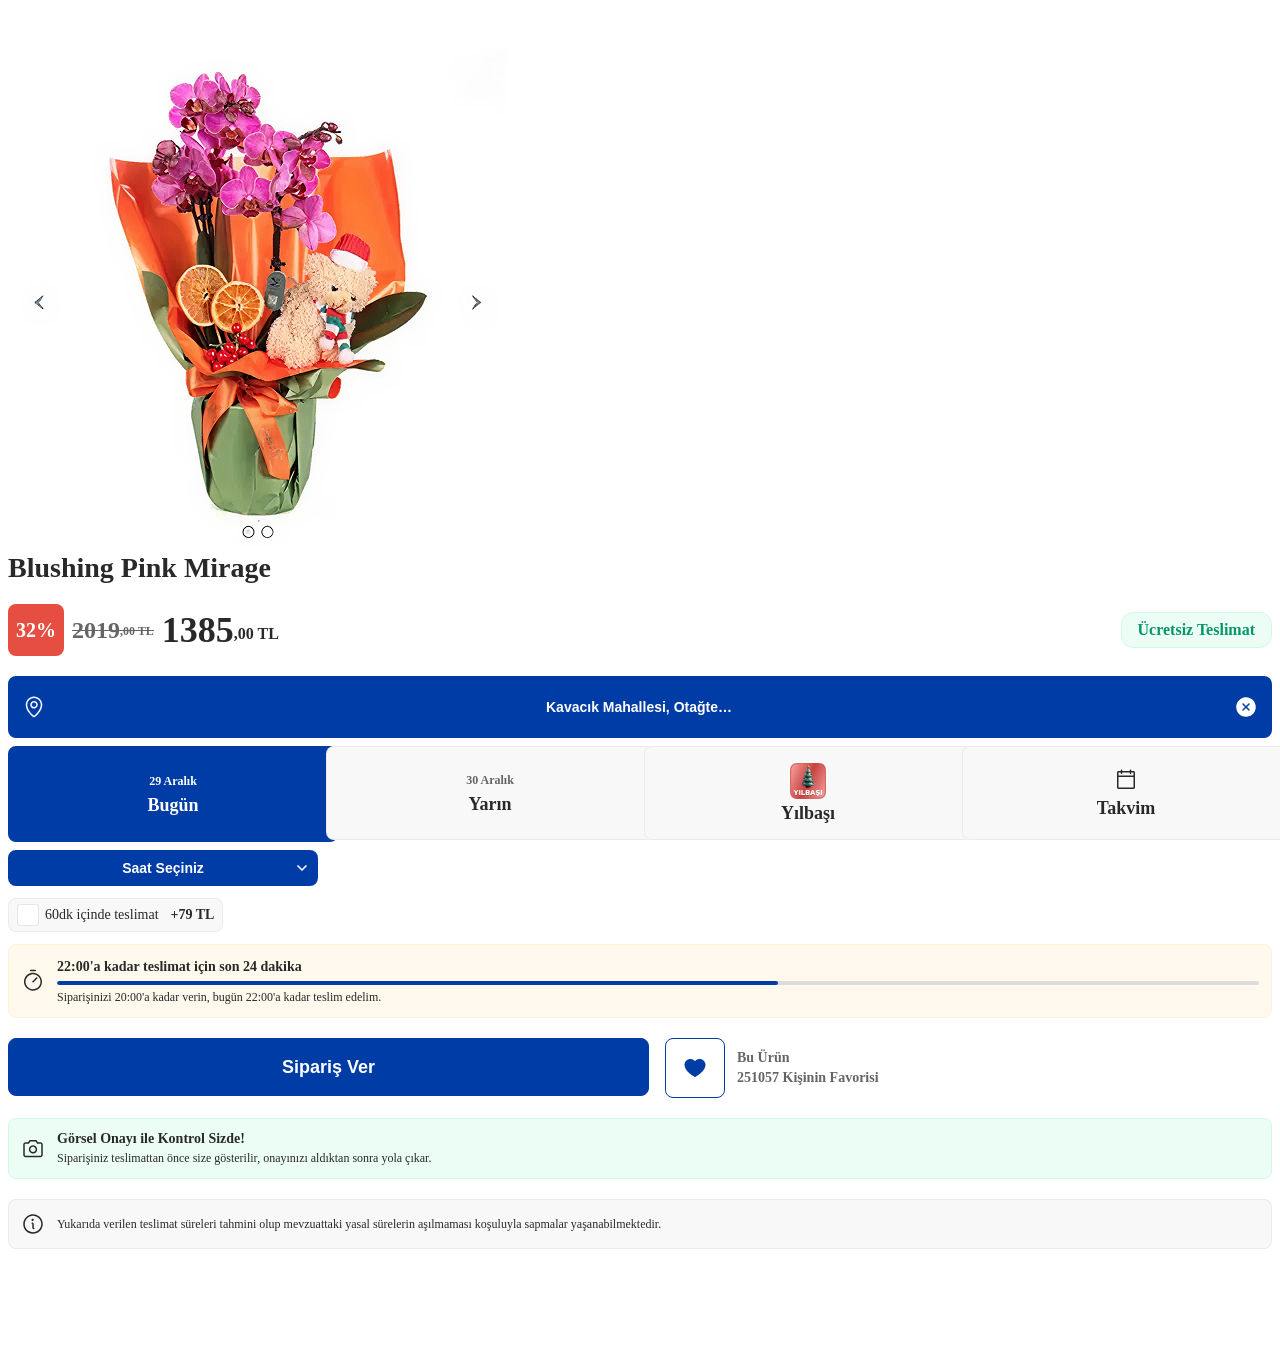
==== adres-secildi.html @ fd4423f0 "product detail pages" ====
<!DOCTYPE html>
<html lang="tr">
  <head>
    <meta charset="UTF-8" />
    <meta name="viewport" content="width=device-width, initial-scale=1.0" />
    <meta http-equiv="X-UA-Compatible" content="IE=edge" />
    <title>Adres Seçildi</title>
    <!-- Taze Cicek CSS -->
    <link
      rel="stylesheet"
      href="https://www.tazecicek.com/assets/bundle.css?v=1750"
    />
    <link
      rel="stylesheet"
      href="https://www.tazecicek.com/assets/newmenu/css/style.css?v=1750"
    />
    <!-- Custom CSS -->
    <link rel="stylesheet" href="style.css" />
  </head>

  <body style="margin-top: 48px; margin-bottom: 100px">
    <div class="urunmain">
      <div class="container">
        <div class="tc-product-page">
          <div class="row">
            <div class="col-md-6 col-sm-6">
              <img src="tc-images-product-page/product-img.png" />
              <div class="tc-product-favorite-button-wrapper mobile">
                <div class="tc-product-favorite-button">
                  <img
                    src="tc-images-product-page/tc-favorite-icon-active.svg"
                  />
                </div>
              </div>
            </div>
            <!-- Right Block -->
            <div class="col-md-6 col-sm-6" id="sagblokana">
              <div class="tc-product-details">
                <div class="tc-product-title">
                  <h1>Blushing Pink Mirage</h1>
                </div>
                <!-- Price -->
                <div class="tc-product-price-section">
                  <div class="tc-price">
                    <div class="tc-discount-percentage">32%</div>
                    <div class="tc-product-price-old">
                      2019<span>,00 TL</span>
                    </div>
                    <div class="tc-product-price-new">
                      1385<span>,00 TL</span>
                    </div>
                  </div>
                  <div class="tc-delivery-label">Ücretsiz Teslimat</div>
                </div>
                <div class="tc-product-destination-wrapper">
                  <div class="tc-product-destination-section">
                    <!-- Destination Input Selected -->
                    <div class="tc-product-destination">
                      <img
                        width="24"
                        height="24"
                        src="/tc-images-product-page/destination.svg"
                      />
                      <input
                        name="destination"
                        type="text"
                        value="Kavacık Mahallesi, Otağtepe Caddesi, No:34/1B, Beykoz/İstanbul"
                        class="form-control tc-destination-on"
                        placeholder="Mahalleyi, okul, hastane vb. yazın"
                        autocomplete="off"
                      />
                      <input
                        type="image"
                        name="tc-destination-close"
                        class="tc-destination-close"
                        src="/tc-images-product-page/tc-close.svg"
                      />
                    </div>

                    <!-- Date Selection -->
                    <div class="tc-dates">
                      <div class="tc-date-wrapper">
                        <div
                          class="tc-date selected"
                          data-bugun="Bugün"
                          data-tarih="19.12.2025"
                          data-haftagun="Friday"
                        >
                          <div class="tc-date-date">29 Aralık</div>
                          <div class="tc-date-day">Bugün</div>
                        </div>

                        <!-- Time Selection Desktop -->
                        <div class="tc-time">
                          <div class="tc-time-dropdown">
                            <select class="tc-time-select" id="tc-time-select">
                              <option value="10:00-13:00" selected>
                                Saat Seçiniz
                              </option>
                              <option value="10:00-13:00">10:00-13:00</option>
                              <option value="13:00-16:00">13:00-16:00</option>
                              <option value="16:00-19:00">16:00-19:00</option>
                              <option value="19:00-22:00">19:00-22:00</option>
                              <option value="09:00-12:00">09:00-12:00</option>
                              <option value="12:00-15:00">12:00-15:00</option>
                              <option value="15:00-18:00">15:00-18:00</option>
                              <option value="18:00-21:00">18:00-21:00</option>
                            </select>
                          </div>
                        </div>
                      </div>
                      <div class="tc-date-wrapper">
                        <div
                          class="tc-date"
                          data-tarih="19.12.2025"
                          data-haftagun="Friday"
                        >
                          <div class="tc-date-date">30 Aralık</div>
                          <div class="tc-date-day">Yarın</div>
                        </div>
                      </div>
                      <div class="tc-date-wrapper">
                        <div
                          class="tc-date custom-date-icon"
                          data-tarih="19.12.2025"
                          data-haftagun="Friday"
                        >
                          <img
                            width="36"
                            height="36"
                            src="tc-images-product-page/tc-yilbasi-icon.png"
                          />
                          <div class="tc-date-day">Yılbaşı</div>
                        </div>
                      </div>
                      <div class="tc-date-wrapper">
                        <div
                          class="tc-date"
                          data-tarih="19.12.2025"
                          data-haftagun="Friday"
                        >
                          <img
                            src="tc-images-product-page/tc-destination-icon.svg"
                          />
                          <div class="tc-date-day">Takvim</div>
                        </div>
                      </div>
                    </div>

                    <!-- Time Selection Mobile -->
                    <div class="tc-time-mobile">
                      <div class="tc-time-mobile-item selected">
                        10:00-13:00
                      </div>
                      <div class="tc-time-mobile-item">13:00-16:00</div>
                      <div class="tc-time-mobile-item">16:00-19:00</div>
                      <div class="tc-time-mobile-item">19:00-22:00</div>
                      <div class="tc-time-mobile-item">09:00-12:00</div>
                      <div class="tc-time-mobile-item">12:00-15:00</div>
                      <div class="tc-time-mobile-item">15:00-18:00</div>
                      <div class="tc-time-mobile-item">18:00-21:00</div>
                    </div>
                  </div>

                  <!-- Fast Delivery Option -->
                  <div class="tc-checkbox tc-fast-delivery-wrapper">
                    <input
                      type="checkbox"
                      id="tc-fast-delivery"
                      name="fast-delivery"
                    />
                    <label for="tc-fast-delivery"
                      >60dk içinde teslimat<span>+79 TL</span></label
                    >
                  </div>

                  <!-- Delivery Time Banner -->
                  <div
                    class="tc-delivery-time-banner"
                    data-remaining-minutes="24"
                  >
                    <img
                      src="tc-images-product-page/tc-clock.svg"
                      class="tc-clock-icon"
                    />
                    <div class="tc-delivery-time-content">
                      <div class="tc-delivery-time-header">
                        <span class="tc-delivery-time-text"
                          >22:00'a kadar teslimat için son 24 dakika</span
                        >
                      </div>
                      <div class="tc-delivery-progress-wrapper">
                        <div class="tc-delivery-progress-bar">
                          <div class="tc-delivery-progress-fill"></div>
                        </div>
                      </div>
                      <div class="tc-delivery-time-subtext">
                        Siparişinizi 20:00'a kadar verin, bugün 22:00'a kadar
                        teslim edelim.
                      </div>
                    </div>
                  </div>
                </div>

                <!-- Call to Actions -->
                <div class="tc-product-action-wrapper">
                  <!-- Buttons Desktop-->
                  <div class="tc-product-button-wrapper">
                    <button class="tc-product-button" type="button">
                      Sipariş Ver
                    </button>
                    <div class="tc-product-favorite-button-wrapper">
                      <div class="tc-product-favorite-button">
                        <img
                          src="tc-images-product-page/tc-favorite-icon-active.svg"
                        />
                        <!-- <img
                          src="tc-images-product-page/tc-favorite-icon.svg"
                        /> -->
                      </div>
                      <span>Bu Ürün<br />251057 Kişinin Favorisi</span>
                    </div>
                  </div>
                </div>

                <!-- Mobile Bottom Bar -->
                <div class="tc-product-mobile-bottom">
                  <div class="tc-price">
                    <div class="tc-discount-percentage">32%</div>
                    <div class="tc-bottom-price-wrapper">
                      <div class="tc-product-price-old">
                        2019<span>,00 TL</span>
                      </div>
                      <div class="tc-product-price-new">
                        1385<span>,00 TL</span>
                      </div>
                      <div class="free-delivery-label-mobile">
                        &amp; Ücretsiz Teslimat
                      </div>
                    </div>
                  </div>
                  <button class="tc-product-button" type="button" disabled>
                    Sipariş Ver
                  </button>
                </div>

                <!-- Visual Confirmation -->
                <div class="tc-visual-confirmation">
                  <img
                    src="tc-images-product-page/tc-camera.svg"
                    class="tc-camera-icon"
                  />
                  <div class="tc-visual-confirmation-content">
                    Görsel Onayı ile Kontrol Sizde!
                    <span
                      >Siparişiniz teslimattan önce size gösterilir, onayınızı
                      aldıktan sonra yola çıkar.</span
                    >
                  </div>
                </div>

                <!-- Info -->
                <div class="tc-product-info-box">
                  <img
                    src="tc-images-product-page/tc-info.svg"
                    class="tc-info-icon"
                  />
                  <div class="tc-product-info-box-content">
                    Yukarıda verilen teslimat süreleri tahmini olup mevzuattaki
                    yasal sürelerin aşılmaması koşuluyla sapmalar
                    yaşanabilmektedir.
                  </div>
                </div>
              </div>
            </div>
          </div>
        </div>
      </div>
    </div>

    <script src="product-detail.js"></script>
  </body>
</html>
---- style.css ----
.tc-product-details {
  display: flex;
  width: 100%;
  flex-direction: column;
  align-items: flex-start;
  gap: 20px;
  flex: 1 0 0;
}

.tc-product-title h1 {
  color: #292929;
  font-size: 28px;
  font-weight: 600 !important;
  margin: 0;
}

.tc-product-price-section {
  display: flex;
  justify-content: space-between;
  align-items: center;
  width: 100%;
}

.tc-product-price-section .tc-price {
  display: flex;
  align-items: center;
  gap: 8px;
}

.tc-price .tc-product-price-old {
  color: #656565;
  font-size: 24px;
  font-weight: 600 !important;
  line-height: normal;
  position: relative;
  display: inline-block;
}

.tc-price .tc-product-price-old::after {
  content: "";
  position: absolute;
  height: 1px;
  background-color: #656565;
  display: block;
  width: 100%;
  top: 50%;
}

.tc-price .tc-product-price-old span {
  font-size: 12px;
  font-weight: 600 !important;
  display: inline-block;
  vertical-align: middle;
}

.tc-price .tc-product-price-new {
  color: #292929;
  font-size: 36px;
  font-weight: 600 !important;
  position: relative;
  display: inline-block;
}

.tc-price .tc-product-price-new span {
  font-size: 16px;
  font-style: normal;
  font-weight: 600 !important;
  display: inline-block;
  vertical-align: middle;
}

.tc-delivery-label {
  display: flex;
  padding: 8px 16px;
  justify-content: center;
  align-items: center;
  border-radius: 12px;
  border: 1px solid #d1fae5;
  background: #ecfdf5;
  color: #059669;
  text-align: center;
  font-size: 16px;
  font-style: normal;
  font-weight: 600 !important;
}

.tc-discount-percentage {
  display: flex;
  height: 36px;
  padding: 8px;
  justify-content: center;
  align-items: center;
  border-radius: 8px;
  background: #e64e41;
  color: #fff;
  font-size: 20px;
  font-style: normal;
  font-weight: 600 !important;
}

.tc-product-destination {
  display: flex;
  min-height: 58px;
  max-height: 58px;
  padding: 0 12px;
  justify-content: space-between;
  align-items: center;
  align-self: stretch;
  border-radius: 8px;
  border: 2px solid #003ca6;
  background: #003ca6;
}

.tc-product-destination input.tc-destination-on {
  background: #003ca6 !important;
  color: #ffffff !important;
  border: none !important;
  border-radius: 0 !important;
  overflow: hidden;
  text-overflow: ellipsis;
  white-space: nowrap;
  font-size: 14px;
  font-style: normal;
  font-weight: 600 !important;
  line-height: 20px;
  padding: 0 12px;
}

.tc-destination-close {
  width: 24px;
  height: 24px;
}

.tc-product-destination.default {
  border: 2px solid rgba(17, 17, 17, 0.05);
  background: #f8f8f8;
  cursor: pointer;
  user-select: none;
  transition: all 0.3s ease;
}

.tc-product-destination.default:hover {
  background: #e9e9e9;
  transition: all 0.3s ease;
}

.tc-checkbox.tc-fast-delivery-wrapper:hover {
  background: #e9e9e9;
  transition: all 0.3s ease;
}

.tc-product-destination.default span {
  display: flex;
  align-items: center;
  gap: 12px;
  flex: 1 0 0;
}

.tc-product-destination.active {
  border-radius: 8px 8px 0 0;
  border-top: 2px solid #003ca6;
  border-right: 2px solid #003ca6;
  border-left: 2px solid #003ca6;
  border-bottom: none;
  background: #fff;
  position: relative;
  box-sizing: border-box;
}

.tc-product-destination input.tc-destination-off {
  background: #ffffff !important;
  color: #292929 !important;
  border: none !important;
  border-radius: 0 !important;
  overflow: hidden;
  text-overflow: ellipsis;
  white-space: nowrap;
  font-size: 14px;
  font-style: normal;
  font-weight: 600 !important;
  line-height: 20px;
  padding: 0 12px;
}

.tc-product-destination.active {
  display: none;
}

.tc-product-destination-section {
  display: flex;
  flex-direction: column;
  align-items: flex-start;
  gap: 8px;
  align-self: stretch;
}

.tc-date {
  display: flex;
  width: 100%;
  height: 76px;
  padding: 8px;
  flex-direction: column;
  justify-content: center;
  align-items: center;
  gap: 6px;
  align-self: stretch;
  border-radius: 8px;
  border: 1px solid rgba(17, 17, 17, 0.05);
  background: #f8f8f8;
  cursor: pointer;
  user-select: none;
  transition: all 0.3s ease;
}

.tc-date:hover {
  background: #e9e9e9;
  transition: all 0.3s ease;
}

.tc-date.selected {
  cursor: initial;
}

.tc-date .tc-date-date {
  color: #656565;
  text-align: center;
  font-size: 12px;
  font-weight: 600 !important;
  line-height: normal;
}

.tc-date .tc-date-day {
  color: #292929;
  text-align: center;
  font-size: 18px;
  font-weight: 700 !important;
  line-height: 20px;
}

.tc-date.selected {
  border: 2px solid #003ca6;
  background: #003ca6;
}

.tc-date.selected .tc-date-date {
  color: #ffffff;
}

.tc-date.selected .tc-date-day {
  color: #ffffff;
}

.tc-dates {
  display: flex;
  align-items: flex-start;
  gap: 8px;
  align-self: stretch;
}

.tc-date.custom-date-icon {
  gap: 4px;
}

.tc-time {
  width: 100%;
  align-self: stretch;
}

.tc-time-dropdown {
  position: relative;
  width: 100%;
}

.tc-time-select {
  width: 100%;
  min-height: 36px;
  max-height: 36px;
  padding: 0 8px;
  border-radius: 8px;
  border: 2px solid #003ca6;
  background: #003ca6;
  color: #ffffff;
  font-size: 14px;
  font-weight: 700 !important;
  line-height: 20px;
  text-align: center;
  cursor: pointer;
  appearance: none;
  -webkit-appearance: none;
  -moz-appearance: none;
  position: relative;
  transition: all 0.3s ease;
  overflow: visible;
}

.tc-time-dropdown {
  position: relative;
}

.tc-time-dropdown::after {
  content: "";
  position: absolute;
  right: 8px;
  top: 50%;
  transform: translateY(-50%);
  width: 16px;
  height: 16px;
  background-image: url("data:image/svg+xml,%3Csvg xmlns='http://www.w3.org/2000/svg' width='16' height='16' viewBox='0 0 24 24'%3E%3Cpath d='M6 9L12 15L18 9' stroke='white' stroke-width='2.5' stroke-linecap='round' stroke-linejoin='round' fill='none'/%3E%3C/svg%3E");
  background-repeat: no-repeat;
  background-position: center;
  background-size: 16px 16px;
  transition: transform 0.3s ease;
  pointer-events: none;
  z-index: 10;
  display: block;
}

.tc-time-select:focus {
  outline: none;
}

.tc-time-select option {
  background: #ffffff;
  color: #292929;
  padding: 12px;
  font-size: 16px;
  font-weight: 600;
}

.tc-date-wrapper {
  width: 100%;
  display: flex;
  flex-direction: column;
  align-items: flex-start;
  gap: 8px;
}

.tc-checkbox {
  display: flex;
  align-items: center;
  gap: 12px;
  padding: 8px;
  border-radius: 8px;
  background: #f8f8f8;
  border: 1px solid rgba(17, 17, 17, 0.05);
  cursor: pointer;
  user-select: none;
  transition: all 0.3s ease;
}

.tc-checkbox input[type="checkbox"] {
  width: 20px !important;
  height: 20px !important;
  border-radius: 4px !important;
  border: 1px solid rgba(17, 17, 17, 0.05) !important;
  background: #ffffff !important;
  cursor: pointer;
  appearance: none !important;
  -webkit-appearance: none !important;
  -moz-appearance: none !important;
  position: relative;
  flex-shrink: 0;
  margin: 0;
  padding: 0;
  opacity: 0;
  position: absolute;
  z-index: -1;
}

.tc-checkbox input[type="checkbox"]:checked {
  background: #003ca6 !important;
  border-color: #003ca6 !important;
}

.tc-checkbox label {
  color: #292929 !important;
  font-size: 14px !important;
  font-weight: 500 !important;
  cursor: pointer !important;
  margin: 0 !important;
  flex: 1;
  display: flex !important;
  align-items: center;
  gap: 12px;
  position: relative !important;
  padding-left: 28px !important;
}

.tc-checkbox label::before {
  content: "" !important;
  position: absolute !important;
  left: 0 !important;
  width: 20px !important;
  height: 20px !important;
  border-radius: 4px !important;
  border: 1px solid rgba(17, 17, 17, 0.05) !important;
  background: #ffffff !important;
  flex-shrink: 0;
  transition: background-color 0.2s, border-color 0.2s;
}

.tc-checkbox input[type="checkbox"]:checked + label::before {
  background: #003ca6 !important;
  border-color: #003ca6 !important;
}

.tc-checkbox input[type="checkbox"]:not(:checked) + label::before {
  background: #ffffff !important;
  border-color: rgba(17, 17, 17, 0.1) !important;
}

.tc-checkbox label::after {
  content: "" !important;
  position: absolute !important;
  left: 10px !important;
  top: 50% !important;
  transform: translate(-50%, -50%) !important;
  width: 12px !important;
  height: 10px !important;
  background-image: url("data:image/svg+xml,%3Csvg%20width%3D%2212%22%20height%3D%2210%22%20viewBox%3D%220%200%2012%2010%22%20fill%3D%22none%22%20xmlns%3D%22http%3A%2F%2Fwww.w3.org%2F2000%2Fsvg%22%3E%3Cpath%20d%3D%22M4%209.4L0%205.4L1.4%204L4%206.6L10.6%200L12%201.4L4%209.4Z%22%20fill%3D%22white%22%2F%3E%3C%2Fsvg%3E") !important;
  background-repeat: no-repeat !important;
  background-position: center !important;
  background-size: 12px 10px !important;
  opacity: 0;
  transition: opacity 0.2s;
}

.tc-checkbox input[type="checkbox"]:checked + label::after {
  opacity: 1 !important;
}

.tc-checkbox input[type="checkbox"]:not(:checked) + label::after {
  opacity: 0 !important;
}

.tc-fast-delivery-wrapper label span {
  font-weight: 700 !important;
}

.tc-product-destination-wrapper {
  display: flex;
  flex-direction: column;
  align-items: flex-start;
  gap: 12px;
  align-self: stretch;
}

/* Delivery Time Banner */
.tc-delivery-time-banner {
  display: flex;
  align-items: center;
  gap: 12px;
  padding: 12px;
  align-self: stretch;
  border-radius: 8px;
  border: 1px solid #fff3d7;
  background: #fff9ed;
}

.tc-clock-icon,
.tc-warning-icon,
.tc-info-icon,
.tc-track-icon,
.tc-camera-icon {
  width: 24px;
  height: 24px;
  flex-shrink: 0;
}

.tc-delivery-time-content {
  display: flex;
  flex-direction: column;
  align-items: flex-start;
  gap: 4px;
  flex: 1;
}

.tc-delivery-time-header {
  width: 100%;
}

.tc-delivery-time-text {
  color: #292929;
  font-size: 14px;
  font-style: normal;
  font-weight: 700 !important;
  line-height: 20px;
}

.tc-delivery-progress-wrapper {
  width: 100%;
}

.tc-delivery-progress-bar {
  width: 100%;
  height: 4px;
  border-radius: 2px;
  background: #dcdcdc;
  overflow: hidden;
  position: relative;
}

.tc-delivery-progress-fill {
  height: 100%;
  background: #003ca6;
  border-radius: 2px;
  width: 0%;
  transition: width 1s ease-out;
}

.tc-delivery-time-subtext {
  color: #292929;
  font-size: 12px;
  font-style: normal;
  font-weight: 400;
  line-height: 16px;
}

.tc-no-delivery {
  display: flex;
  align-items: center;
  gap: 12px;
  padding: 12px;
  align-self: stretch;
  border-radius: 8px;
  border: 1px solid #fee2e2;
  background: #fef2f2;
}

.tc-no-delivery-content {
  color: #292929;
  font-size: 16px;
  font-style: normal;
  font-weight: 700 !important;
  line-height: normal;
}

.tc-no-same-day-delivery {
  display: flex;
  align-items: flex-start;
  gap: 12px;
  padding: 12px;
  align-self: stretch;
  border-radius: 8px;
  border: 1px solid #fee2e2;
  background: #fef2f2;
  flex-direction: column;
}

.tc-no-same-day-delivery-content {
  color: #292929;
  font-size: 16px;
  font-style: normal;
  font-weight: 700 !important;
  line-height: normal;
  display: flex;
  align-items: center;
  gap: 12px;
  align-self: stretch;
}

.tc-product-action-wrapper {
  display: flex;
  flex-direction: column;
  align-items: flex-start;
  gap: 12px;
  align-self: stretch;
}

.tc-shipment-request-wrapper {
  display: flex;
  padding: 8px;
  justify-content: space-between;
  align-items: center;
  border-radius: 16px;
  border: 1px solid rgba(17, 17, 17, 0.05);
  background: #f8f8f8;
  width: 100%;
  padding-left: 12px !important;
}

.tc-shipment-request-wrapper label {
  font-size: 16px !important;
}

.tc-shipment-delivery-label {
  display: flex;
  padding: 8px 16px;
  justify-content: center;
  align-items: center;
  gap: 8px;
  border-radius: 12px;
  border: 1px solid #d1fae5;
  background: #ecfdf5;
  transition: background-color 0.2s ease, border-color 0.2s ease;
}

.tc-shipment-delivery-label span {
  font-weight: 700 !important;
}

.tc-shipment-request-wrapper:has(input[type="checkbox"]:checked) {
  background: #ffffff;
  border-color: rgba(17, 17, 17, 0.1);
}

.tc-product-button {
  display: flex;
  height: 58px;
  justify-content: center;
  align-items: center;
  flex: 1 0 0;
  color: #fff;
  font-size: 18px;
  font-style: normal;
  font-weight: 600 !important;
  line-height: 24px;
  border-radius: 8px;
  background: #003ca6;
  border: 1px solid #003ca6;
  padding: 0 16px;
  user-select: none;
  transition: all 0.3s ease;
}

.tc-product-button:hover {
  border: 1px solid #003ca6;
  color: #003ca6;
  background-color: #e7f0ff;
  transition: all 0.3s ease;
}

.tc-product-button[disabled] {
  background-color: #dcdcdc;
  border-color: #dcdcdc;
  color: rgba(17, 17, 17, 0.3);
}

.tc-btn-same-day-delivery-products .tc-caret-right {
  background-image: url("data:image/svg+xml,%3Csvg%20xmlns='http://www.w3.org/2000/svg'%20width='20'%20height='20'%20viewBox='0%200%2020%2020'%20fill='none'%3E%3Cpath%20d='M14.4133%2010.6632L8.16331%2016.9132C7.98719%2017.0894%207.74832%2017.1883%207.49925%2017.1883C7.25017%2017.1883%207.0113%2017.0894%206.83518%2016.9132C6.65906%2016.7371%206.56012%2016.4983%206.56012%2016.2492C6.56012%2016.0001%206.65906%2015.7612%206.83518%2015.5851L12.4219%209.99997L6.83675%204.41325C6.74954%204.32604%206.68036%204.22251%206.63317%204.10857C6.58597%203.99463%206.56168%203.87251%206.56168%203.74918C6.56168%203.62586%206.58597%203.50374%206.63317%203.3898C6.68036%203.27586%206.74954%203.17233%206.83675%203.08512C6.92395%202.99792%207.02748%202.92874%207.14142%202.88155C7.25536%202.83435%207.37748%202.81006%207.50081%202.81006C7.62414%202.81006%207.74626%202.83435%207.8602%202.88155C7.97414%202.92874%208.07767%202.99792%208.16487%203.08512L14.4149%209.33512C14.5022%209.42232%2014.5714%209.5259%2014.6186%209.63991C14.6658%209.75392%2014.69%209.87612%2014.6898%209.99951C14.6897%2010.1229%2014.6652%2010.245%2014.6177%2010.3589C14.5703%2010.4728%2014.5008%2010.5763%2014.4133%2010.6632Z'%20fill='white'/%3E%3C/svg%3E");
  background-repeat: no-repeat;
  background-position: center;
  background-size: 20px 20px;
  width: 20px;
  height: 20px;
  margin-left: 8px;
  transition: all 0.3s ease;
}

.tc-product-button:hover .tc-caret-right {
  background-image: url("data:image/svg+xml,%3Csvg%20xmlns='http://www.w3.org/2000/svg'%20width='20'%20height='20'%20viewBox='0%200%2020%2020'%20fill='none'%3E%3Cpath%20d='M14.4133%2010.6632L8.16331%2016.9132C7.98719%2017.0894%207.74832%2017.1883%207.49925%2017.1883C7.25017%2017.1883%207.0113%2017.0894%206.83518%2016.9132C6.65906%2016.7371%206.56012%2016.4983%206.56012%2016.2492C6.56012%2016.0001%206.65906%2015.7612%206.83518%2015.5851L12.4219%209.99997L6.83675%204.41325C6.74954%204.32604%206.68036%204.22251%206.63317%204.10857C6.58597%203.99463%206.56168%203.87251%206.56168%203.74918C6.56168%203.62586%206.58597%203.50374%206.63317%203.3898C6.68036%203.27586%206.74954%203.17233%206.83675%203.08512C6.92395%202.99792%207.02748%202.92874%207.14142%202.88155C7.25536%202.83435%207.37748%202.81006%207.50081%202.81006C7.62414%202.81006%207.74626%202.83435%207.8602%202.88155C7.97414%202.92874%208.07767%202.99792%208.16487%203.08512L14.4149%209.33512C14.5022%209.42232%2014.5714%209.5259%2014.6186%209.63991C14.6658%209.75392%2014.69%209.87612%2014.6898%209.99951C14.6897%2010.1229%2014.6652%2010.245%2014.6177%2010.3589C14.5703%2010.4728%2014.5008%2010.5763%2014.4133%2010.6632Z'%20fill='%23003CA6'/%3E%3C/svg%3E");
  transition: all 0.3s ease;
}

.tc-product-favorite-button {
  display: flex;
  width: 58px;
  height: 58px;
  justify-content: center;
  align-items: center;
  border-radius: 8px;
  background-color: #fff;
  border: 1px solid #003ca6;
  transition: all 0.3s ease;
  cursor: pointer;
}

.tc-product-favorite-button:hover {
  background-color: #e7f0ff;
  transition: all 0.3s ease;
}

.tc-product-favorite-button img {
  width: 24px;
  height: 24px;
}

.tc-product-button-wrapper {
  display: flex;
  align-items: flex-start;
  gap: 16px;
  align-self: stretch;
}

.tc-product-favorite-button-wrapper {
  display: flex;
  align-items: center;
  gap: 12px;
  flex: 1 0 0;
}

.tc-product-favorite-button-wrapper span {
  color: #656565;
  font-size: 14px;
  font-style: normal;
  font-weight: 600 !important;
  line-height: 20px;
}

.tc-product-action-wrapper .tc-btn-same-day-delivery-products {
  display: flex;
}

.tc-product-action-wrapper:has(
    .tc-shipment-request-wrapper input[type="checkbox"]:checked
  )
  .tc-product-button {
  display: flex;
}

.tc-product-action-wrapper:has(
    .tc-shipment-request-wrapper input[type="checkbox"]:checked
  )
  .tc-btn-same-day-delivery-products {
  display: none;
}

.tc-visual-confirmation {
  display: flex;
  padding: 12px;
  align-items: center;
  gap: 12px;
  align-self: stretch;
  border-radius: 8px;
  border: 1px solid #d1fae5;
  background: #ecfdf5;
}

.tc-visual-confirmation-content {
  display: flex;
  flex-direction: column;
  align-items: flex-start;
  gap: 4px;
  flex: 1 0 0;
  color: #292929;
  font-size: 14px;
  font-style: normal;
  font-weight: 700 !important;
}

.tc-visual-confirmation-content span {
  font-size: 12px;
  font-weight: 400 !important;
}

.tc-product-info-box {
  display: flex;
  padding: 12px;
  align-items: center;
  gap: 12px;
  align-self: stretch;
  border-radius: 8px;
  border: 1px solid rgba(17, 17, 17, 0.05);
  background: #f8f8f8;
}

.tc-product-info-box-content {
  display: flex;
  flex-direction: column;
  align-items: flex-start;
  gap: 4px;
  flex: 1 0 0;
  color: #292929;
  font-size: 12px;
  font-style: normal;
  font-weight: 400 !important;
}

.tc-product-destination-result {
  z-index: 9999;
  width: -webkit-fill-available;
  max-width: 100%;
  min-width: -webkit-fill-available;
  display: block;
  font-size: 16px;
  list-style-type: none;
  border-top: none;
  position: absolute;
  border-radius: 0 0 8px 8px;
  border-right: 2px solid #003ca6;
  border-bottom: 2px solid #003ca6;
  border-left: 2px solid #003ca6;
  background: #fff;
  box-shadow: 0px 16px 8px 0 rgba(78, 81, 83, 0.2);
  top: calc(100% - 2px);
  left: -2px;
  right: -2px;
}

.destination-general-info {
  color: #656565;
  font-size: 14px;
  font-style: normal;
  font-weight: 600 !important;
  padding: 8px;
}

.tc-destination-result-list ul {
  margin-left: auto;
  margin-right: auto;
  color: #292929;
  list-style: none;
  -webkit-padding-start: 0px;
  overflow-x: hidden;
  max-height: 300px;
}

.tc-destination-result-list ul li {
  padding-top: 12px;
  padding-bottom: 12px;
  padding-left: 40px;
  padding-right: 12px;
  list-style-type: none;
  text-align: left;
  font-size: 14px;
  color: #292929;
  text-transform: capitalize;
  font-weight: 400 !important;
  height: auto;
  line-height: 21px;
  border-bottom: 1px solid rgba(17, 17, 17, 0.05);
  cursor: pointer;
  background-image: url(tc-images-product-page/destination-blue.svg);
  background-repeat: no-repeat;
  background-size: 20px;
  background-position: 12px 12px;
}

.tc-destination-result-list ul li:hover {
  background-color: #f8f8f8;
}

.tc-same-day-delivery-products {
  display: flex;
  width: 100%;
  padding: 12px;
  flex-direction: column;
  align-items: flex-start;
  gap: 12px;
  border-radius: 8px;
  border: 1px solid rgba(17, 17, 17, 0.05);
  background: #e7f0ff;
}

.tc-same-day-delivery-products .tc-title {
  display: flex;
  justify-content: space-between;
  align-items: center;
  align-self: stretch;
}

.tc-same-day-delivery-products .tc-title .tc-title-left {
  display: flex;
  align-items: center;
  gap: 8px;
  color: #292929;
  font-size: 16px;
  font-style: normal;
  font-weight: 700 !important;
  line-height: normal;
}

.tc-same-day-delivery-products .tc-title .tc-title-right {
  display: flex;
  justify-content: center;
  align-items: center;
  gap: 4px;
  color: #003ca6;
  font-size: 16px;
  font-style: normal;
  font-weight: 700 !important;
  line-height: normal;
  text-decoration-line: underline;
  text-decoration-style: solid;
  text-decoration-skip-ink: none;
  text-decoration-thickness: auto;
  text-underline-offset: auto;
  text-underline-position: from-font;
}

.tc-same-day-products-wrapper {
  display: flex;
  align-items: flex-start;
  align-content: flex-start;
  gap: 12px;
  align-self: stretch;
  flex-wrap: wrap;
}

.tc-same-day-product-item {
  display: flex;
  min-width: 240px;
  padding: 8px;
  align-items: center;
  gap: 12px;
  flex: 1 0 0;
  border-radius: 8px;
  border: 1px solid rgba(17, 17, 17, 0.05);
  background: #fff;
  transition: all 0.3s ease;
}

.tc-same-day-product-item:hover {
  background: #f8f8f8;
  transition: all 0.3s ease;
}

.tc-same-day-product-item img {
  display: flex;
  width: 64px;
  height: 64px;
  border-radius: 8px;
  border: 1px solid rgba(17, 17, 17, 0.05);
  background-color: white;
}

.tc-same-day-product-details {
  display: flex;
  flex-direction: column;
  align-items: flex-start;
  gap: 16px;
  flex: 1 0 0;
}

.tc-same-day-product-details .tc-product-name {
  display: -webkit-box;
  -webkit-box-orient: vertical;
  -webkit-line-clamp: 1;
  align-self: stretch;
  overflow: hidden;
  color: #292929;
  text-overflow: ellipsis;
  font-size: 14px;
  font-style: normal;
  font-weight: 700 !important;
  line-height: 16px;
}

.tc-same-day-product-details .tc-price {
  display: flex;
  align-items: center;
  gap: 4px;
  flex: 1 0 0;
}

.tc-same-day-product-details .tc-price .tc-discount-percentage {
  font-size: 14px;
  display: flex;
  height: 24px;
  padding: 4px;
  border-radius: 4px;
  justify-content: center;
  align-items: center;
  line-height: normal;
}

.tc-same-day-product-details .tc-price .tc-product-price-old {
  font-size: 12px;
}

.tc-same-day-product-details .tc-price .tc-product-price-old span {
  font-size: 8px;
}

.tc-same-day-product-details .tc-price .tc-product-price-new {
  font-size: 16px;
}

.tc-same-day-product-details .tc-price .tc-product-price-new span {
  font-size: 10px;
}

.tc-time-mobile {
  display: none;
}

.tc-product-mobile-bottom {
  position: fixed;
  align-items: center;
  bottom: 0;
  left: 0;
  padding: 8px;
  z-index: 999;
  width: 100%;
  background-color: white;
  box-shadow: 0 -5px 10px 0 rgba(0, 0, 0, 0.06);
  gap: 12px;
  display: none;
}

.tc-bottom-price-wrapper {
  display: flex;
  flex-direction: column;
  align-items: flex-start;
  justify-content: center;
}

.tc-product-mobile-bottom .tc-price {
  display: flex;
  height: -webkit-fill-available;
  gap: 8px;
  align-items: center;
  flex: 0 0 54%;
}

.tc-product-mobile-bottom button.tc-product-button {
  font-size: 18px;
}

.tc-product-mobile-bottom .tc-discount-percentage {
  height: 100%;
  font-size: 14px;
}

.tc-bottom-price-wrapper .tc-product-price-old {
  font-size: 12px;
}

.tc-bottom-price-wrapper .tc-product-price-old span {
  font-size: 8px;
}

.tc-bottom-price-wrapper .tc-product-price-new {
  font-size: 16px;
}

.tc-bottom-price-wrapper .tc-product-price-new span {
  font-size: 10px;
}

.free-delivery-label-mobile {
  color: #51b549;
  font-size: 12px;
}

.tc-fast-delivery-wrapper:has(input[type="checkbox"]:checked) {
  background: #e7f0ff;
  border-color: rgba(17, 17, 17, 0.05);
}

.tc-product-favorite-button-wrapper.mobile {
  position: absolute !important;
  top: 15px;
  right: 15px;
  display: none;
}

.tc-product-favorite-button-wrapper.mobile .tc-product-favorite-button {
  width: 40px;
  height: 40px;
  border: 1px solid rgba(17, 17, 17, 0.05);
}

@media (max-width: 1148px) {
  .tc-same-day-delivery-products {
    padding: 0;
    gap: 0;
  }
  .tc-same-day-delivery-products .tc-title {
    padding: 12px;
  }
  .tc-same-day-products-wrapper {
    flex-wrap: nowrap;
    padding-left: 12px;
    padding-bottom: 12px;
    padding-right: 12px;
    overflow-x: auto;
  }
  .tc-same-day-product-item {
    min-width: 280px;
  }
  .tc-shipment-delivery-label {
    font-size: 12px;
    gap: 4px;
    padding: 4px;
    height: auto;
    width: 100%;
    border-radius: 8px;
  }
  .tc-shipment-request-wrapper label {
    font-size: 14px !important;
  }
  .tc-shipment-request-wrapper {
    flex-direction: column;
    align-items: flex-start;
    padding: 12px;
    border-radius: 12px;
  }
  .tc-checkbox label {
    width: 100%;
  }
  .tc-product-button {
    font-size: 14px;
  }
}

@media (max-width: 992px) {
  .tc-same-day-products-wrapper {
    -webkit-overflow-scrolling: touch;
    scroll-behavior: smooth;
    -ms-overflow-style: none;
    scrollbar-width: none;
  }
  .tc-same-day-products-wrapper::-webkit-scrollbar {
    display: none;
  }
  .tc-product-title h1 {
    font-size: 16px;
    margin-top: 8px;
  }
  .tc-product-price-section {
    display: none !important;
  }
  .tc-product-action-wrapper {
    display: none !important;
  }
  .tc-time {
    display: none !important;
  }
  .tc-time-mobile {
    display: flex;
    width: 100%;
    align-items: flex-start;
    gap: 8px;
    flex: 0 0 100%;
    -webkit-overflow-scrolling: touch;
    scroll-behavior: smooth;
    -ms-overflow-style: none;
    scrollbar-width: none;
    overflow-x: auto;
  }

  .tc-time-mobile-item {
    display: flex;
    align-items: center;
    width: 29%;
    padding-left: 0;
    flex: 0 0 auto;
    min-height: 36px;
    max-height: 36px;
    padding: 0 8px;
    border-radius: 8px;
    border: 1px solid rgba(17, 17, 17, 0.05);
    background: #f8f8f8;
    color: #292929;
    font-size: 14px;
    font-weight: 700 !important;
    line-height: 20px;
    text-align: center;
    cursor: pointer;
    appearance: none;
    -webkit-appearance: none;
    -moz-appearance: none;
    justify-content: center;
  }

  .tc-time-mobile-item.selected {
    border: 1px solid #003ca6;
    background: #003ca6;
    color: #ffffff;
  }
  .tc-product-mobile-bottom {
    display: flex !important;
  }

  .tc-same-day-delivery-products .tc-title .tc-title-right,
  .tc-same-day-delivery-products .tc-title .tc-title-left {
    font-size: 14px;
  }

  .tc-same-day-delivery-products .tc-title .tc-title-left img {
    width: 24px;
    height: 24px;
  }

  .tc-same-day-delivery-products .tc-title .tc-title-right img {
    width: 16px;
    height: 16px;
  }

  .tc-same-day-products-wrapper {
    padding-left: 8px;
    padding-bottom: 8px;
    padding-right: 8px;
  }

  .tc-same-day-delivery-products .tc-title {
    padding: 8px;
  }

  .tc-same-day-products-wrapper {
    gap: 8px;
  }
  .tc-product-details {
    gap: 16px;
  }
  .tc-date .tc-date-day {
    font-size: 16px;
  }
  .tc-product-favorite-button-wrapper.mobile {
    display: block;
  }
}
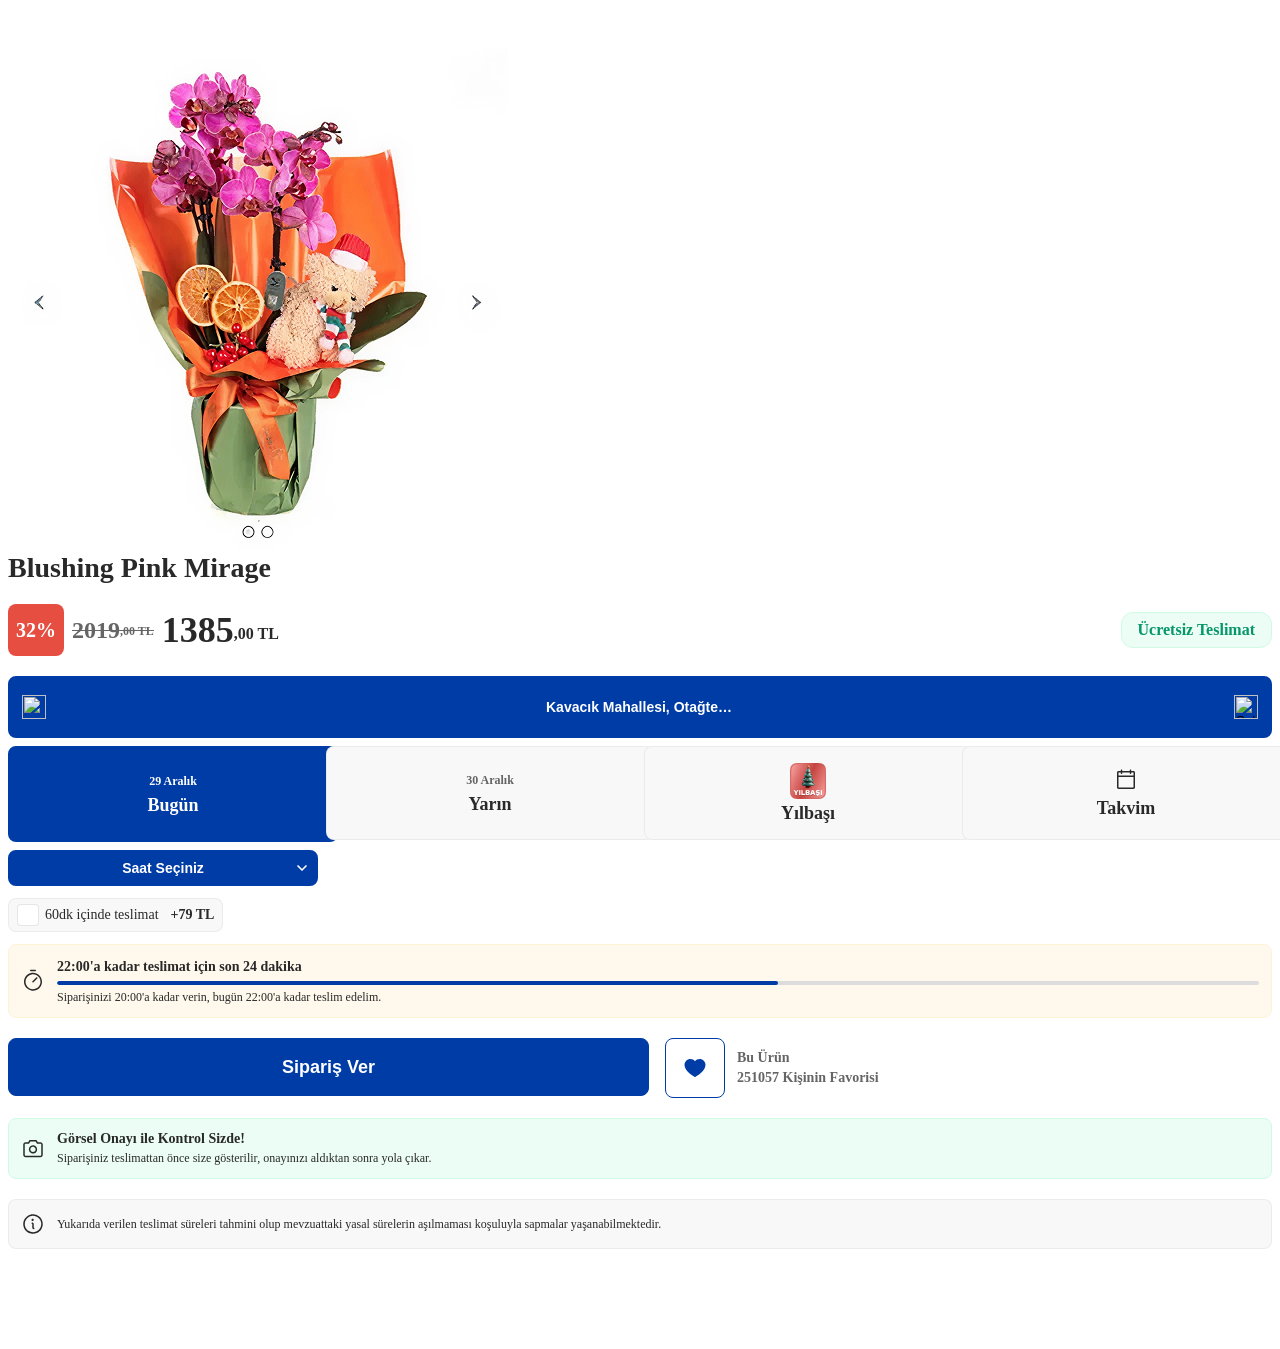
==== commit d54778d9: "product detail pages" ====
--- a/adres-secildi.html
+++ b/adres-secildi.html
@@ -24,11 +24,11 @@
         <div class="tc-product-page">
           <div class="row">
             <div class="col-md-6 col-sm-6">
-              <img src="tc-images-product-page/product-img.png" />
+              <img src="/tc-images-product-page/product-img.png" />
               <div class="tc-product-favorite-button-wrapper mobile">
                 <div class="tc-product-favorite-button">
                   <img
-                    src="tc-images-product-page/tc-favorite-icon-active.svg"
+                    src="/tc-images-product-page/tc-favorite-icon-active.svg"
                   />
                 </div>
               </div>
@@ -59,7 +59,7 @@
                       <img
                         width="24"
                         height="24"
-                        src="/tc-images-product-page/destination.svg"
+                        src="//tc-images-product-page/destination.svg"
                       />
                       <input
                         name="destination"
@@ -73,7 +73,7 @@
                         type="image"
                         name="tc-destination-close"
                         class="tc-destination-close"
-                        src="/tc-images-product-page/tc-close.svg"
+                        src="//tc-images-product-page/tc-close.svg"
                       />
                     </div>
 
@@ -128,7 +128,7 @@
                           <img
                             width="36"
                             height="36"
-                            src="tc-images-product-page/tc-yilbasi-icon.png"
+                            src="/tc-images-product-page/tc-yilbasi-icon.png"
                           />
                           <div class="tc-date-day">Yılbaşı</div>
                         </div>
@@ -140,7 +140,7 @@
                           data-haftagun="Friday"
                         >
                           <img
-                            src="tc-images-product-page/tc-destination-icon.svg"
+                            src="/tc-images-product-page/tc-destination-icon.svg"
                           />
                           <div class="tc-date-day">Takvim</div>
                         </div>
@@ -180,7 +180,7 @@
                     data-remaining-minutes="24"
                   >
                     <img
-                      src="tc-images-product-page/tc-clock.svg"
+                      src="/tc-images-product-page/tc-clock.svg"
                       class="tc-clock-icon"
                     />
                     <div class="tc-delivery-time-content">
@@ -212,10 +212,10 @@
                     <div class="tc-product-favorite-button-wrapper">
                       <div class="tc-product-favorite-button">
                         <img
-                          src="tc-images-product-page/tc-favorite-icon-active.svg"
+                          src="/tc-images-product-page/tc-favorite-icon-active.svg"
                         />
                         <!-- <img
-                          src="tc-images-product-page/tc-favorite-icon.svg"
+                          src="/tc-images-product-page/tc-favorite-icon.svg"
                         /> -->
                       </div>
                       <span>Bu Ürün<br />251057 Kişinin Favorisi</span>
@@ -247,7 +247,7 @@
                 <!-- Visual Confirmation -->
                 <div class="tc-visual-confirmation">
                   <img
-                    src="tc-images-product-page/tc-camera.svg"
+                    src="/tc-images-product-page/tc-camera.svg"
                     class="tc-camera-icon"
                   />
                   <div class="tc-visual-confirmation-content">
@@ -262,7 +262,7 @@
                 <!-- Info -->
                 <div class="tc-product-info-box">
                   <img
-                    src="tc-images-product-page/tc-info.svg"
+                    src="/tc-images-product-page/tc-info.svg"
                     class="tc-info-icon"
                   />
                   <div class="tc-product-info-box-content">
--- a/style.css
+++ b/style.css
@@ -820,7 +820,7 @@
   line-height: 21px;
   border-bottom: 1px solid rgba(17, 17, 17, 0.05);
   cursor: pointer;
-  background-image: url(tc-images-product-page/destination-blue.svg);
+  background-image: url(/tc-images-product-page/destination-blue.svg);
   background-repeat: no-repeat;
   background-size: 20px;
   background-position: 12px 12px;
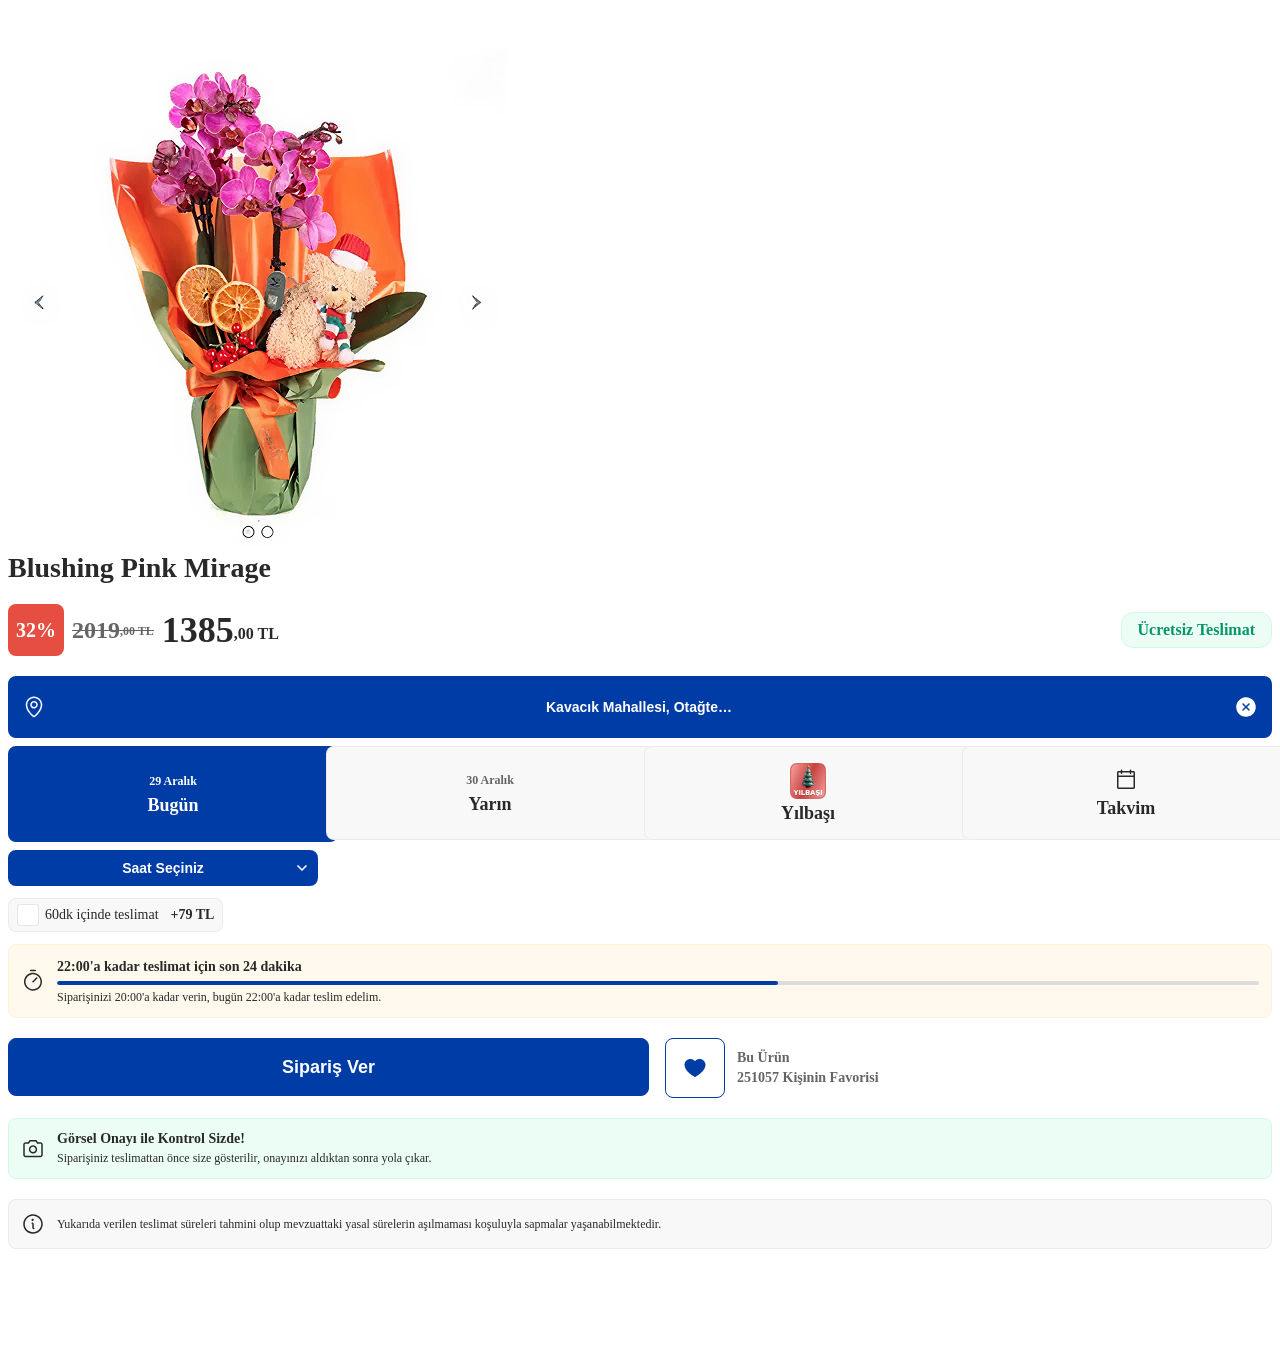
==== commit 931906f0: "product detail pages" ====
--- a/adres-secildi.html
+++ b/adres-secildi.html
@@ -24,11 +24,11 @@
         <div class="tc-product-page">
           <div class="row">
             <div class="col-md-6 col-sm-6">
-              <img src="/tc-images-product-page/product-img.png" />
+              <img src="tc-images-product-page/product-img.png" />
               <div class="tc-product-favorite-button-wrapper mobile">
                 <div class="tc-product-favorite-button">
                   <img
-                    src="/tc-images-product-page/tc-favorite-icon-active.svg"
+                    src="tc-images-product-page/tc-favorite-icon-active.svg"
                   />
                 </div>
               </div>
@@ -59,7 +59,7 @@
                       <img
                         width="24"
                         height="24"
-                        src="//tc-images-product-page/destination.svg"
+                        src="/tc-images-product-page/destination.svg"
                       />
                       <input
                         name="destination"
@@ -73,7 +73,7 @@
                         type="image"
                         name="tc-destination-close"
                         class="tc-destination-close"
-                        src="//tc-images-product-page/tc-close.svg"
+                        src="/tc-images-product-page/tc-close.svg"
                       />
                     </div>
 
@@ -128,7 +128,7 @@
                           <img
                             width="36"
                             height="36"
-                            src="/tc-images-product-page/tc-yilbasi-icon.png"
+                            src="tc-images-product-page/tc-yilbasi-icon.png"
                           />
                           <div class="tc-date-day">Yılbaşı</div>
                         </div>
@@ -140,7 +140,7 @@
                           data-haftagun="Friday"
                         >
                           <img
-                            src="/tc-images-product-page/tc-destination-icon.svg"
+                            src="tc-images-product-page/tc-destination-icon.svg"
                           />
                           <div class="tc-date-day">Takvim</div>
                         </div>
@@ -180,7 +180,7 @@
                     data-remaining-minutes="24"
                   >
                     <img
-                      src="/tc-images-product-page/tc-clock.svg"
+                      src="tc-images-product-page/tc-clock.svg"
                       class="tc-clock-icon"
                     />
                     <div class="tc-delivery-time-content">
@@ -212,10 +212,10 @@
                     <div class="tc-product-favorite-button-wrapper">
                       <div class="tc-product-favorite-button">
                         <img
-                          src="/tc-images-product-page/tc-favorite-icon-active.svg"
+                          src="tc-images-product-page/tc-favorite-icon-active.svg"
                         />
                         <!-- <img
-                          src="/tc-images-product-page/tc-favorite-icon.svg"
+                          src="tc-images-product-page/tc-favorite-icon.svg"
                         /> -->
                       </div>
                       <span>Bu Ürün<br />251057 Kişinin Favorisi</span>
@@ -247,7 +247,7 @@
                 <!-- Visual Confirmation -->
                 <div class="tc-visual-confirmation">
                   <img
-                    src="/tc-images-product-page/tc-camera.svg"
+                    src="tc-images-product-page/tc-camera.svg"
                     class="tc-camera-icon"
                   />
                   <div class="tc-visual-confirmation-content">
@@ -262,7 +262,7 @@
                 <!-- Info -->
                 <div class="tc-product-info-box">
                   <img
-                    src="/tc-images-product-page/tc-info.svg"
+                    src="tc-images-product-page/tc-info.svg"
                     class="tc-info-icon"
                   />
                   <div class="tc-product-info-box-content">
--- a/style.css
+++ b/style.css
@@ -820,7 +820,7 @@
   line-height: 21px;
   border-bottom: 1px solid rgba(17, 17, 17, 0.05);
   cursor: pointer;
-  background-image: url(/tc-images-product-page/destination-blue.svg);
+  background-image: url(tc-images-product-page/destination-blue.svg);
   background-repeat: no-repeat;
   background-size: 20px;
   background-position: 12px 12px;
